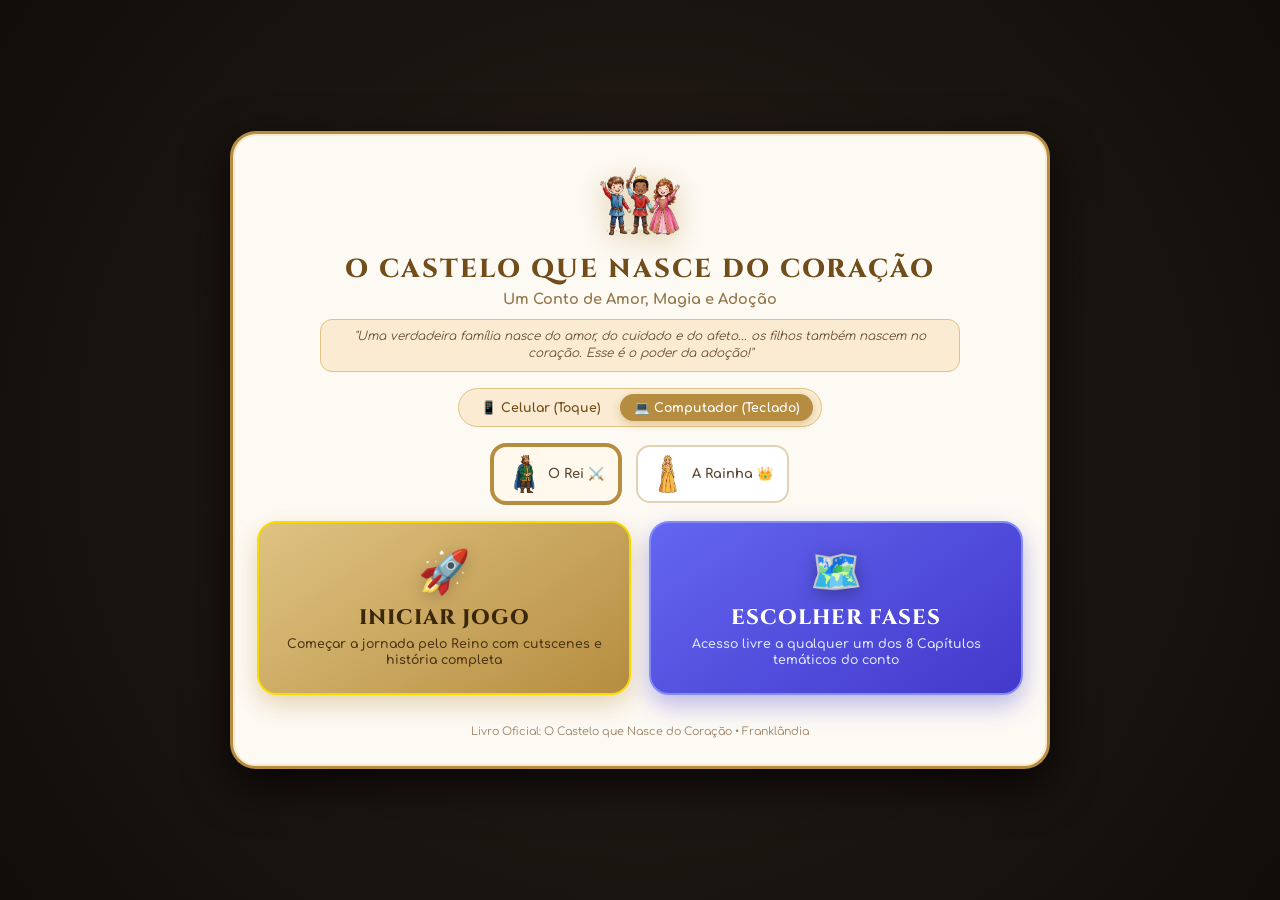
==== index.html @ 8c445934 "feat: Versão Celular (Touch), Portal Oficial de Fases 1 a 8, Edição PC e suporte a GitHub Pages" ====
<!DOCTYPE html>
<html lang="pt-BR">
<head>
  <meta charset="UTF-8">
  <meta name="viewport" content="width=device-width, initial-scale=1.0, maximum-scale=1.0, user-scalable=no, viewport-fit=cover">
  <meta name="mobile-web-app-capable" content="yes">
  <meta name="apple-mobile-web-app-capable" content="yes">
  <meta name="apple-mobile-web-app-status-bar-style" content="black-translucent">
  <title>O Castelo que Nasce do Coração - Portal Oficial</title>
  <link rel="preconnect" href="https://fonts.googleapis.com">
  <link rel="preconnect" href="https://fonts.gstatic.com" crossorigin>
  <link href="https://fonts.googleapis.com/css2?family=Cinzel:wght@600;800;900&family=Comfortaa:wght@400;600;700&display=swap" rel="stylesheet">
  <style>
    * {
      box-sizing: border-box;
      margin: 0;
      padding: 0;
      user-select: none;
      -webkit-user-select: none;
      -webkit-tap-highlight-color: transparent;
    }

    body {
      background: radial-gradient(circle at center, #271f18 0%, #110d0a 100%);
      color: #3e3223;
      font-family: 'Comfortaa', cursive, sans-serif;
      min-height: 100vh;
      display: flex;
      flex-direction: column;
      align-items: center;
      justify-content: center;
      padding: 16px 12px;
      overflow-x: hidden;
    }

    .portal-card {
      background: #fdfaf4;
      border: 3.5px solid #b68d40;
      border-radius: 26px;
      box-shadow: 0 16px 45px rgba(0, 0, 0, 0.75), inset 0 0 0 2px #faebcd;
      max-width: 820px;
      width: 100%;
      padding: 28px 24px;
      text-align: center;
      display: flex;
      flex-direction: column;
      align-items: center;
      position: relative;
      transition: all 0.3s ease;
    }

    /* Brasão & Cabeçalho */
    .portal-emblem {
      width: 80px;
      height: 80px;
      object-fit: contain;
      margin-bottom: 10px;
      filter: drop-shadow(0 6px 14px rgba(182, 141, 64, 0.45));
      animation: floatEmblem 3s infinite ease-in-out;
    }

    @keyframes floatEmblem {
      0%, 100% { transform: translateY(0); }
      50% { transform: translateY(-6px); }
    }

    .game-title {
      font-family: 'Cinzel', serif;
      font-size: 26px;
      font-weight: 800;
      color: #724d1a;
      letter-spacing: 2px;
      text-transform: uppercase;
      text-shadow: 1px 1px 0 rgba(255,255,255,0.9);
      margin-bottom: 4px;
    }

    .game-subtitle {
      font-size: 14.5px;
      color: #927447;
      font-weight: 700;
      margin-bottom: 12px;
    }

    .project-credit {
      max-width: 640px;
      margin: 0 auto 16px;
      color: #6d5334;
      font-size: 12px;
      line-height: 1.45;
      font-style: italic;
      background: #faebd2;
      padding: 8px 16px;
      border-radius: 12px;
      border: 1px solid #dfc382;
    }

    /* Sistema de Telas / Visões */
    .view-screen {
      display: none;
      width: 100%;
      flex-direction: column;
      align-items: center;
      animation: viewFadeIn 0.25s ease-out forwards;
    }

    .view-screen.active {
      display: flex;
    }

    @keyframes viewFadeIn {
      from { opacity: 0; transform: translateY(8px) scale(0.98); }
      to { opacity: 1; transform: translateY(0) scale(1); }
    }

    /* Barra de seleção de plataforma */
    .platform-selector {
      display: inline-flex;
      align-items: center;
      gap: 6px;
      padding: 5px 8px;
      background: #faebd2;
      border: 1.5px solid #dfc382;
      border-radius: 25px;
      margin-bottom: 18px;
    }

    .platform-btn {
      padding: 6px 14px;
      border-radius: 20px;
      border: none;
      background: transparent;
      color: #724d1a;
      font-family: inherit;
      font-size: 12.5px;
      font-weight: 700;
      cursor: pointer;
      transition: all 0.2s;
    }

    .platform-btn.active {
      background: #b68d40;
      color: #fff;
      box-shadow: 0 3px 8px rgba(182, 141, 64, 0.4);
    }

    /* Seletor rápido de Personagem */
    .char-mini-select {
      display: flex;
      gap: 16px;
      margin-bottom: 18px;
      justify-content: center;
    }

    .char-mini-card {
      background: #fff;
      border: 2px solid #e2d2b5;
      border-radius: 14px;
      padding: 8px 14px;
      display: flex;
      align-items: center;
      gap: 8px;
      cursor: pointer;
      transition: all 0.2s ease;
    }

    .char-mini-card:hover {
      border-color: #b68d40;
      transform: translateY(-2px);
    }

    .char-mini-card.active {
      border-color: #b68d40;
      background: #fff9ed;
      box-shadow: 0 0 0 2px #b68d40;
    }

    .char-mini-card img {
      width: 32px;
      height: 38px;
      object-fit: contain;
    }

    .char-mini-card span {
      font-size: 13px;
      font-weight: 700;
      color: #5a4935;
    }

    /* Cards de Ação (Menu Principal) */
    .action-buttons-container {
      display: grid;
      grid-template-columns: 1fr 1fr;
      gap: 18px;
      width: 100%;
      margin-bottom: 16px;
    }

    .btn-action-card {
      border-radius: 20px;
      padding: 24px 18px;
      cursor: pointer;
      transition: all 0.2s cubic-bezier(0.34, 1.56, 0.64, 1);
      display: flex;
      flex-direction: column;
      align-items: center;
      justify-content: center;
      text-align: center;
      position: relative;
      overflow: hidden;
      box-shadow: 0 8px 24px rgba(0, 0, 0, 0.15);
      border: 2.5px solid transparent;
      text-decoration: none;
    }

    .btn-action-card:hover, .btn-action-card:active {
      transform: translateY(-4px) scale(1.02);
    }

    /* Botão INICIAR (Dourado Real) */
    .btn-action-iniciar {
      background: linear-gradient(145deg, #dfc382 0%, #b68d40 100%);
      border-color: #f7da02;
      color: #3b270a;
      box-shadow: 0 10px 25px rgba(182, 141, 64, 0.35);
    }

    .btn-action-iniciar .action-icon {
      font-size: 42px;
      margin-bottom: 8px;
      filter: drop-shadow(0 4px 8px rgba(0,0,0,0.2));
    }

    .btn-action-iniciar .action-title {
      font-family: 'Cinzel', serif;
      font-size: 21px;
      font-weight: 800;
      letter-spacing: 1px;
      margin-bottom: 4px;
    }

    .btn-action-iniciar .action-sub {
      font-size: 12.5px;
      font-weight: 600;
      color: #4a3411;
      line-height: 1.35;
    }

    /* Botão FASES (Azul Real / Safira) */
    .btn-action-fases {
      background: linear-gradient(145deg, #6366f1 0%, #4338ca 100%);
      border-color: #818cf8;
      color: #ffffff;
      box-shadow: 0 10px 25px rgba(67, 56, 202, 0.35);
    }

    .btn-action-fases .action-icon {
      font-size: 42px;
      margin-bottom: 8px;
      filter: drop-shadow(0 4px 8px rgba(0,0,0,0.3));
    }

    .btn-action-fases .action-title {
      font-family: 'Cinzel', serif;
      font-size: 21px;
      font-weight: 800;
      letter-spacing: 1px;
      margin-bottom: 4px;
      color: #fff;
    }

    .btn-action-fases .action-sub {
      font-size: 12.5px;
      font-weight: 600;
      color: #e0e7ff;
      line-height: 1.35;
    }

    /* -------------------------------------------------------------
       TELA DE SELEÇÃO DE FASES (1 A 8)
       ------------------------------------------------------------- */
    .phases-list {
      display: grid;
      grid-template-columns: 1fr 1fr;
      gap: 12px;
      width: 100%;
      margin-bottom: 20px;
    }

    .phase-card-btn {
      background: #ffffff;
      border: 2px solid #e2d2b5;
      border-radius: 14px;
      padding: 12px 14px;
      display: flex;
      align-items: center;
      gap: 12px;
      text-align: left;
      cursor: pointer;
      transition: all 0.2s ease;
      box-shadow: 0 4px 10px rgba(0, 0, 0, 0.06);
    }

    .phase-card-btn:hover {
      border-color: #b68d40;
      transform: translateX(4px);
      box-shadow: 0 6px 16px rgba(182, 141, 64, 0.25);
      background: #fffdf9;
    }

    .phase-icon-box {
      font-size: 26px;
      width: 44px;
      height: 44px;
      border-radius: 10px;
      display: flex;
      align-items: center;
      justify-content: center;
      background: #faebd2;
      border: 1px solid #dfc382;
      flex-shrink: 0;
    }

    .phase-info {
      flex: 1;
    }

    .phase-badge-tag {
      font-size: 10px;
      font-weight: 800;
      letter-spacing: 0.5px;
      text-transform: uppercase;
      display: inline-block;
      margin-bottom: 2px;
    }

    .phase-name {
      font-size: 13.5px;
      font-weight: 700;
      color: #4a3411;
      margin-bottom: 2px;
    }

    .phase-sub {
      font-size: 11px;
      color: #7d654a;
      line-height: 1.3;
    }

    .phase-arrow {
      font-size: 16px;
      color: #b68d40;
      font-weight: bold;
    }

    /* Botão Voltar */
    .btn-back {
      background: #faebd2;
      border: 2px solid #dfc382;
      color: #724d1a;
      font-family: inherit;
      font-size: 14px;
      font-weight: 700;
      padding: 10px 24px;
      border-radius: 20px;
      cursor: pointer;
      transition: all 0.2s;
    }

    .btn-back:hover {
      background: #b68d40;
      color: #fff;
    }

    .footer-note {
      margin-top: 14px;
      font-size: 11px;
      color: #9c8266;
    }

    @media (max-width: 680px) {
      .action-buttons-container,
      .phases-list {
        grid-template-columns: 1fr;
      }
      .game-title {
        font-size: 21px;
      }
      .portal-card {
        padding: 20px 16px;
      }
    }
  </style>
</head>
<body>

  <main class="portal-card">
    <!-- Brasão do Castelo -->
    <img src="assets/images/characters/children_trio.png" alt="O Castelo do Coração" class="portal-emblem">

    <h1 class="game-title">O Castelo que Nasce do Coração</h1>
    <h2 class="game-subtitle">Um Conto de Amor, Magia e Adoção</h2>

    <p class="project-credit">
      "Uma verdadeira família nasce do amor, do cuidado e do afeto... os filhos também nascem no coração. Esse é o poder da adoção!"
    </p>

    <!-- Seletor de Plataforma (Celular / Computador) -->
    <div class="platform-selector">
      <button class="platform-btn" id="btnPlatMobile" onclick="setPlatform('celular')">📱 Celular (Toque)</button>
      <button class="platform-btn" id="btnPlatPC" onclick="setPlatform('PC')">💻 Computador (Teclado)</button>
    </div>

    <!-- Seletor Rápido de Líder Inicial -->
    <div class="char-mini-select">
      <div class="char-mini-card active" id="cardLeaderKing" onclick="selectLeader('king')">
        <img src="assets/images/characters/king_idle.png" alt="Rei">
        <span>O Rei ⚔️</span>
      </div>
      <div class="char-mini-card" id="cardLeaderQueen" onclick="selectLeader('queen')">
        <img src="assets/images/characters/queen_idle.png" alt="Rainha">
        <span>A Rainha 👑</span>
      </div>
    </div>

    <!-- =========================================================
         VISÃO 1: MENU PRINCIPAL (INICIAR JOGO OU ESCOLHER FASES)
         ========================================================= -->
    <section class="view-screen active" id="viewAction">
      <div class="action-buttons-container">
        <!-- Card Iniciar Jogo -->
        <div class="btn-action-card btn-action-iniciar" onclick="actionStartGame()">
          <div class="action-icon">🚀</div>
          <div class="action-title">INICIAR JOGO</div>
          <div class="action-sub">Começar a jornada pelo Reino com cutscenes e história completa</div>
        </div>

        <!-- Card Escolher Fases -->
        <div class="btn-action-card btn-action-fases" onclick="actionOpenPhases()">
          <div class="action-icon">🗺️</div>
          <div class="action-title">ESCOLHER FASES</div>
          <div class="action-sub">Acesso livre a qualquer um dos 8 Capítulos temáticos do conto</div>
        </div>
      </div>
    </section>

    <!-- =========================================================
         VISÃO 2: ESCOLHER FASES (1 A 8)
         ========================================================= -->
    <section class="view-screen" id="viewPhases">
      <div class="phases-list">
        <!-- Fase 1 -->
        <div class="phase-card-btn" onclick="launchPhase(1)">
          <div class="phase-icon-box">🏰</div>
          <div class="phase-info">
            <span class="phase-badge-tag" style="color: #64748b;">CAPÍTULO 1 • O REINO CINZENTO</span>
            <div class="phase-name">O Castelo Sem Cores</div>
            <div class="phase-sub">O Rei e a Rainha iniciam a busca por amor e esperança.</div>
          </div>
          <span class="phase-arrow">▶</span>
        </div>

        <!-- Fase 2 -->
        <div class="phase-card-btn" onclick="launchPhase(2)">
          <div class="phase-icon-box">🌿</div>
          <div class="phase-info">
            <span class="phase-badge-tag" style="color: #16a34a;">CAPÍTULO 2 • 💚 EQUILÍBRIO</span>
            <div class="phase-name">A Floresta da Esperança</div>
            <div class="phase-sub">O encontro com o Mago Sábio e a semente dourada.</div>
          </div>
          <span class="phase-arrow">▶</span>
        </div>

        <!-- Fase 3 -->
        <div class="phase-card-btn" onclick="launchPhase(3)">
          <div class="phase-icon-box">🎨</div>
          <div class="phase-info">
            <span class="phase-badge-tag" style="color: #d97706;">CAPÍTULO 3 • 💛 MATHEUS</span>
            <div class="phase-name">O Pincel Encantado</div>
            <div class="phase-sub">Príncipe Matheus pinta o reino e devolve as cores do amor!</div>
          </div>
          <span class="phase-arrow">▶</span>
        </div>

        <!-- Fase 4 -->
        <div class="phase-card-btn" onclick="launchPhase(4)">
          <div class="phase-icon-box">🌊</div>
          <div class="phase-info">
            <span class="phase-badge-tag" style="color: #2563eb;">CAPÍTULO 4 • 💙 CONFIANÇA</span>
            <div class="phase-name">O Encontro das Almas</div>
            <div class="phase-sub">O laço profundo de união e proteção entre os irmãos.</div>
          </div>
          <span class="phase-arrow">▶</span>
        </div>

        <!-- Fase 5 -->
        <div class="phase-card-btn" onclick="launchPhase(5)">
          <div class="phase-icon-box">🐎</div>
          <div class="phase-info">
            <span class="phase-badge-tag" style="color: #dc2626;">CAPÍTULO 5 • ❤️ PEDRO</span>
            <div class="phase-name">O Galope da Coragem</div>
            <div class="phase-sub">Pedro a cavalo galopa pelas montanhas com bravura!</div>
          </div>
          <span class="phase-arrow">▶</span>
        </div>

        <!-- Fase 6 -->
        <div class="phase-card-btn" onclick="launchPhase(6)">
          <div class="phase-icon-box">💖</div>
          <div class="phase-info">
            <span class="phase-badge-tag" style="color: #db2777;">CAPÍTULO 6 • 🌸 PROTEÇÃO</span>
            <div class="phase-name">O Laço da Proteção</div>
            <div class="phase-sub">A chegada da pequena princesa e o carinho dos irmãos.</div>
          </div>
          <span class="phase-arrow">▶</span>
        </div>

        <!-- Fase 7 -->
        <div class="phase-card-btn" onclick="launchPhase(7)">
          <div class="phase-icon-box">🪩</div>
          <div class="phase-info">
            <span class="phase-badge-tag" style="color: #ec4899;">CAPÍTULO 7 • 💖 MARIA ROSA</span>
            <div class="phase-name">O Baile Real de Maria Rosa</div>
            <div class="phase-sub">Dança encantada de pétalas e música no salão real.</div>
          </div>
          <span class="phase-arrow">▶</span>
        </div>

        <!-- Fase 8 -->
        <div class="phase-card-btn" onclick="launchPhase(8)">
          <div class="phase-icon-box">👑</div>
          <div class="phase-info">
            <span class="phase-badge-tag" style="color: #b45309;">CAPÍTULO 8 • 👑 A CELEBRAÇÃO</span>
            <div class="phase-name">A Grande Celebração do Amor</div>
            <div class="phase-sub">Todos os três filhos unidos pelo poder da adoção!</div>
          </div>
          <span class="phase-arrow">▶</span>
        </div>
      </div>

      <!-- Botão Voltar ao Menu -->
      <button class="btn-back" onclick="switchView('viewAction')">
        ⬅️ Voltar ao Menu
      </button>
    </section>

    <p class="footer-note">Livro Oficial: O Castelo que Nasce do Coração • Franklândia</p>
  </main>

  <script>
    // Detecção automática de dispositivo
    const isMobileDevice = /Android|webOS|iPhone|iPad|iPod|BlackBerry|IEMobile|Opera Mini/i.test(navigator.userAgent) || (window.innerWidth <= 768);
    let currentPlatform = isMobileDevice ? 'celular' : 'PC';
    let chosenLeader = 'king';

    function setPlatform(plat) {
      currentPlatform = plat;
      document.getElementById('btnPlatMobile').classList.toggle('active', plat === 'celular');
      document.getElementById('btnPlatPC').classList.toggle('active', plat === 'PC');
      playBeep(520, 'sine', 0.05);
    }

    function selectLeader(leader) {
      chosenLeader = leader;
      document.getElementById('cardLeaderKing').classList.toggle('active', leader === 'king');
      document.getElementById('cardLeaderQueen').classList.toggle('active', leader === 'queen');
      playBeep(640, 'triangle', 0.06);
    }

    // Sintetizador Web Audio API para feedback sonoro imediato
    function playBeep(freq = 440, type = 'sine', duration = 0.08) {
      try {
        const AudioCtx = window.AudioContext || window.webkitAudioContext;
        if (!AudioCtx) return;
        const ctx = new AudioCtx();
        const osc = ctx.createOscillator();
        const gain = ctx.createGain();
        osc.type = type;
        osc.frequency.setValueAtTime(freq, ctx.currentTime);
        gain.gain.setValueAtTime(0.12, ctx.currentTime);
        gain.gain.exponentialRampToValueAtTime(0.001, ctx.currentTime + duration);
        osc.connect(gain);
        gain.connect(ctx.destination);
        osc.start();
        osc.stop(ctx.currentTime + duration);
      } catch (e) {}
    }

    function switchView(viewId) {
      playBeep(520, 'sine', 0.05);
      document.querySelectorAll('.view-screen').forEach(el => el.classList.remove('active'));
      const target = document.getElementById(viewId);
      if (target) target.classList.add('active');
    }

    function actionStartGame() {
      playBeep(880, 'triangle', 0.12);
      setTimeout(() => {
        window.location.href = currentPlatform + '/index.html?fase=1&char=' + chosenLeader + '&v=4.0';
      }, 100);
    }

    function actionOpenPhases() {
      playBeep(740, 'sine', 0.08);
      switchView('viewPhases');
    }

    function launchPhase(phaseNumber) {
      playBeep(920, 'sine', 0.12);
      setTimeout(() => {
        window.location.href = currentPlatform + '/index.html?fase=' + phaseNumber + '&char=' + chosenLeader + '&v=4.0';
      }, 100);
    }

    // Inicialização da plataforma selecionada
    setPlatform(currentPlatform);

    // Leitura de parâmetros de retorno do jogo (ex: ?view=phases&platform=celular)
    (function checkDirectView() {
      try {
        const params = new URLSearchParams(window.location.search || '');
        const targetView = params.get('view');
        const targetPlatform = params.get('platform');
        if (targetPlatform === 'celular' || targetPlatform === 'PC') {
          setPlatform(targetPlatform);
        }
        if (targetView === 'phases') {
          switchView('viewPhases');
        } else if (targetView === 'action') {
          switchView('viewAction');
        }
      } catch (e) {}
    })();
  </script>
</body>
</html>
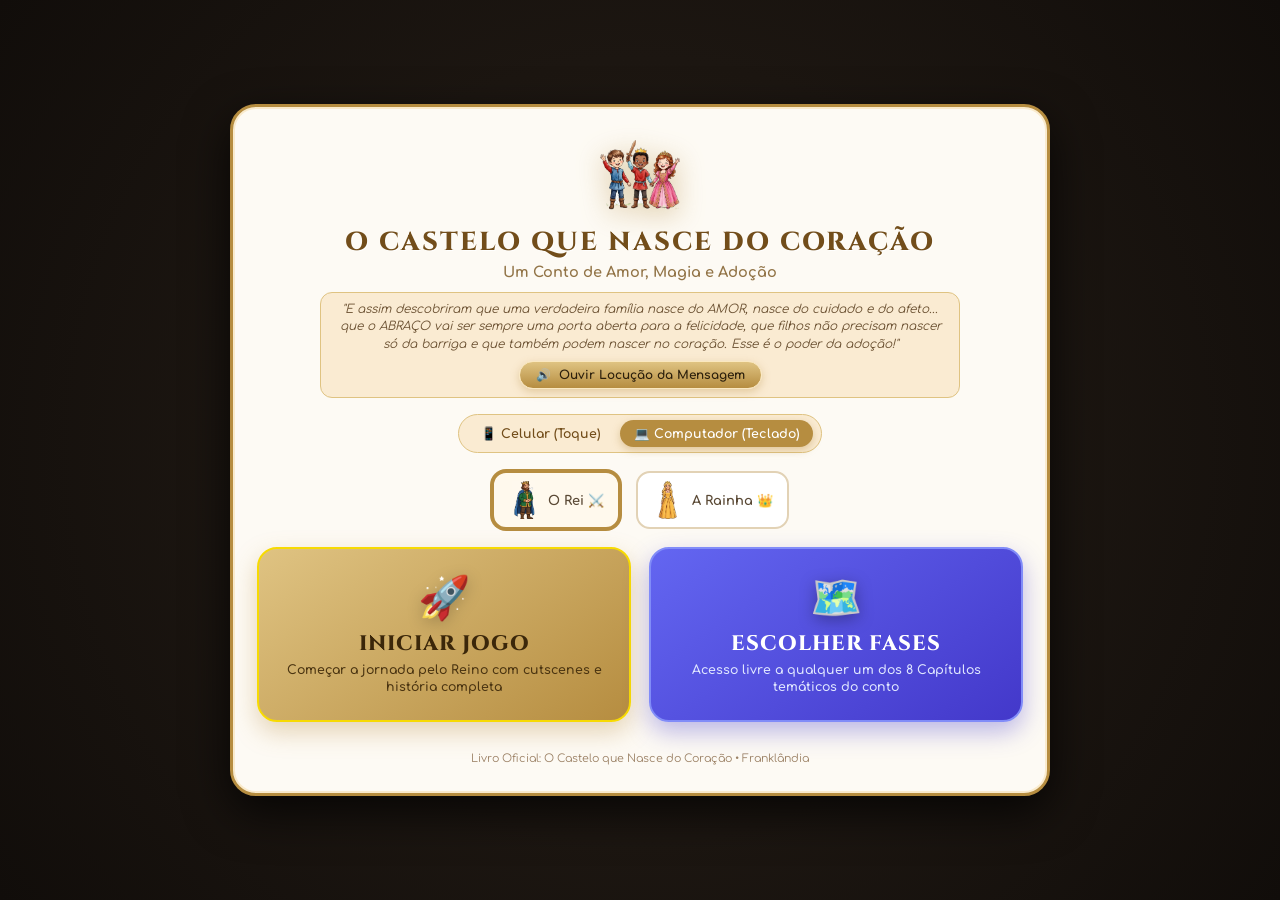
==== commit e6cff924: "feat(audio): adicionar locução oficial de Thalita Neural para mensagem final do poder da adoção na t" ====
--- a/index.html
+++ b/index.html
@@ -401,9 +401,14 @@
     <h1 class="game-title">O Castelo que Nasce do Coração</h1>
     <h2 class="game-subtitle">Um Conto de Amor, Magia e Adoção</h2>
 
-    <p class="project-credit">
-      "Uma verdadeira família nasce do amor, do cuidado e do afeto... os filhos também nascem no coração. Esse é o poder da adoção!"
-    </p>
+    <div class="project-credit" style="position: relative;">
+      "E assim descobriram que uma verdadeira família nasce do AMOR, nasce do cuidado e do afeto... que o ABRAÇO vai ser sempre uma porta aberta para a felicidade, que filhos não precisam nascer só da barriga e que também podem nascer no coração. Esse é o poder da adoção!"
+      <div style="margin-top: 8px;">
+        <button id="btnPortalNarration" onclick="togglePortalNarration()" style="background: linear-gradient(180deg, #dfc382 0%, #b68d40 100%); color: #2b1f0c; border: 1.5px solid #fae8c0; border-radius: 20px; padding: 6px 16px; font-size: 12px; font-weight: 700; cursor: pointer; display: inline-flex; align-items: center; gap: 8px; box-shadow: 0 3px 8px rgba(182,141,64,0.35); font-family: inherit; transition: all 0.2s;">
+          <span id="portalAudioIcon">🔊</span> <span id="portalAudioText">Ouvir Locução da Mensagem</span>
+        </button>
+      </div>
+    </div>
 
     <!-- Seletor de Plataforma (Celular / Computador) -->
     <div class="platform-selector">
@@ -593,10 +598,33 @@
       if (target) target.classList.add('active');
     }
 
+    let portalAudio = null;
+    function togglePortalNarration() {
+      playBeep(620, 'sine', 0.05);
+      if (!portalAudio) {
+        portalAudio = new Audio('assets/audio/victory_narration.mp3?v=7.1');
+        portalAudio.onended = () => {
+          document.getElementById('portalAudioIcon').textContent = '🔊';
+          document.getElementById('portalAudioText').textContent = 'Ouvir Locução da Mensagem';
+        };
+      }
+      if (portalAudio.paused) {
+        portalAudio.play().then(() => {
+          document.getElementById('portalAudioIcon').textContent = '⏸️';
+          document.getElementById('portalAudioText').textContent = 'Pausar Locução';
+        }).catch(e => console.log('Audio error:', e));
+      } else {
+        portalAudio.pause();
+        document.getElementById('portalAudioIcon').textContent = '🔊';
+        document.getElementById('portalAudioText').textContent = 'Ouvir Locução da Mensagem';
+      }
+    }
+
     function actionStartGame() {
       playBeep(880, 'triangle', 0.12);
+      if (portalAudio) { portalAudio.pause(); }
       setTimeout(() => {
-        window.location.href = currentPlatform + '/index.html?fase=1&char=' + chosenLeader + '&v=4.0';
+        window.location.href = currentPlatform + '/index.html?fase=1&char=' + chosenLeader + '&v=7.1';
       }, 100);
     }
 
@@ -607,8 +635,9 @@
 
     function launchPhase(phaseNumber) {
       playBeep(920, 'sine', 0.12);
+      if (portalAudio) { portalAudio.pause(); }
       setTimeout(() => {
-        window.location.href = currentPlatform + '/index.html?fase=' + phaseNumber + '&char=' + chosenLeader + '&v=4.0';
+        window.location.href = currentPlatform + '/index.html?fase=' + phaseNumber + '&direct=1&char=' + chosenLeader + '&v=7.1';
       }, 100);
     }
 
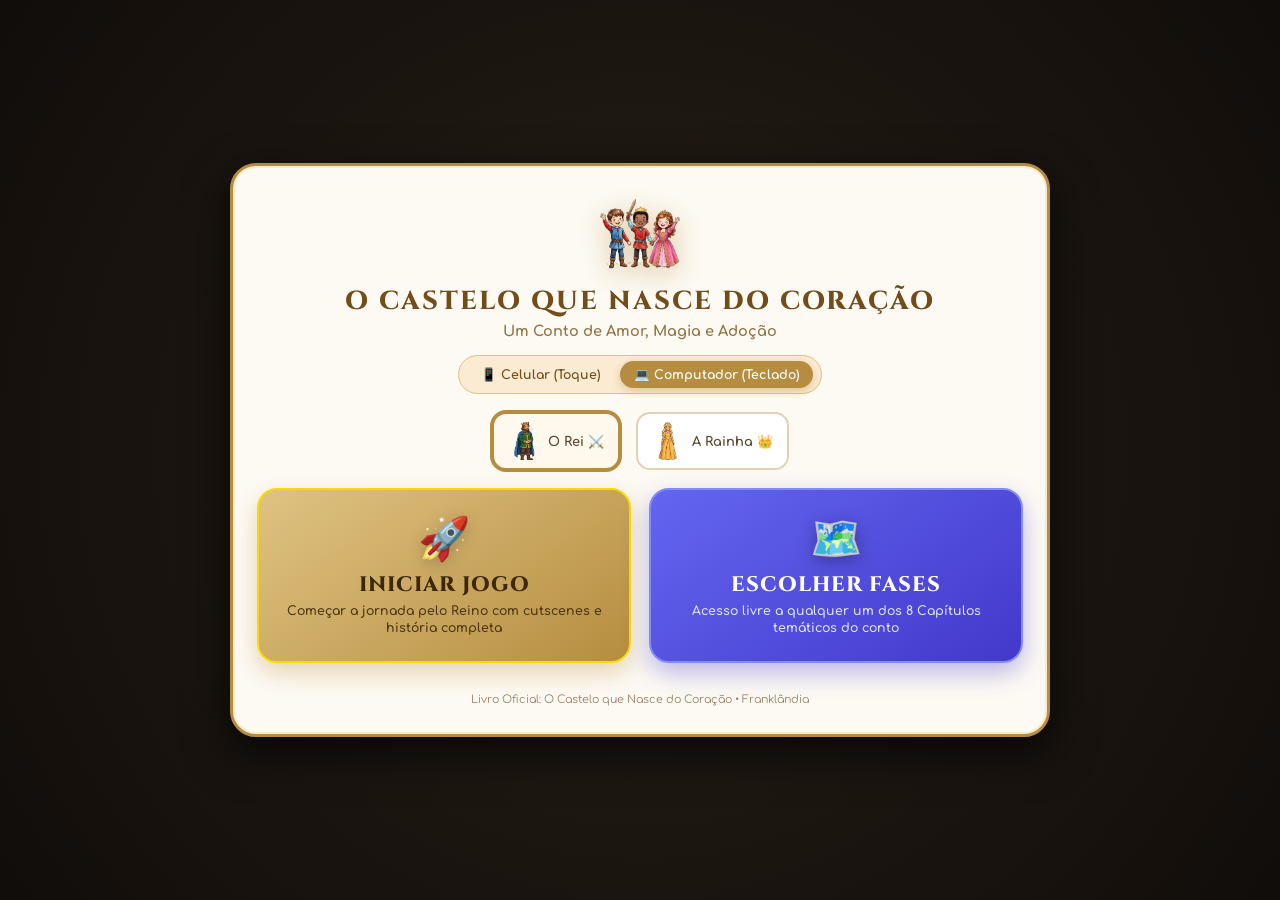
==== commit a677581a: "fix(portal): remover bloco de citação e botão de áudio da tela inicial (v=7.2)" ====
--- a/index.html
+++ b/index.html
@@ -79,20 +79,7 @@
       font-size: 14.5px;
       color: #927447;
       font-weight: 700;
-      margin-bottom: 12px;
-    }
-
-    .project-credit {
-      max-width: 640px;
-      margin: 0 auto 16px;
-      color: #6d5334;
-      font-size: 12px;
-      line-height: 1.45;
-      font-style: italic;
-      background: #faebd2;
-      padding: 8px 16px;
-      border-radius: 12px;
-      border: 1px solid #dfc382;
+      margin-bottom: 16px;
     }
 
     /* Sistema de Telas / Visões */
@@ -400,15 +387,6 @@
 
     <h1 class="game-title">O Castelo que Nasce do Coração</h1>
     <h2 class="game-subtitle">Um Conto de Amor, Magia e Adoção</h2>
-
-    <div class="project-credit" style="position: relative;">
-      "E assim descobriram que uma verdadeira família nasce do AMOR, nasce do cuidado e do afeto... que o ABRAÇO vai ser sempre uma porta aberta para a felicidade, que filhos não precisam nascer só da barriga e que também podem nascer no coração. Esse é o poder da adoção!"
-      <div style="margin-top: 8px;">
-        <button id="btnPortalNarration" onclick="togglePortalNarration()" style="background: linear-gradient(180deg, #dfc382 0%, #b68d40 100%); color: #2b1f0c; border: 1.5px solid #fae8c0; border-radius: 20px; padding: 6px 16px; font-size: 12px; font-weight: 700; cursor: pointer; display: inline-flex; align-items: center; gap: 8px; box-shadow: 0 3px 8px rgba(182,141,64,0.35); font-family: inherit; transition: all 0.2s;">
-          <span id="portalAudioIcon">🔊</span> <span id="portalAudioText">Ouvir Locução da Mensagem</span>
-        </button>
-      </div>
-    </div>
 
     <!-- Seletor de Plataforma (Celular / Computador) -->
     <div class="platform-selector">
@@ -598,33 +576,10 @@
       if (target) target.classList.add('active');
     }
 
-    let portalAudio = null;
-    function togglePortalNarration() {
-      playBeep(620, 'sine', 0.05);
-      if (!portalAudio) {
-        portalAudio = new Audio('assets/audio/victory_narration.mp3?v=7.1');
-        portalAudio.onended = () => {
-          document.getElementById('portalAudioIcon').textContent = '🔊';
-          document.getElementById('portalAudioText').textContent = 'Ouvir Locução da Mensagem';
-        };
-      }
-      if (portalAudio.paused) {
-        portalAudio.play().then(() => {
-          document.getElementById('portalAudioIcon').textContent = '⏸️';
-          document.getElementById('portalAudioText').textContent = 'Pausar Locução';
-        }).catch(e => console.log('Audio error:', e));
-      } else {
-        portalAudio.pause();
-        document.getElementById('portalAudioIcon').textContent = '🔊';
-        document.getElementById('portalAudioText').textContent = 'Ouvir Locução da Mensagem';
-      }
-    }
-
     function actionStartGame() {
       playBeep(880, 'triangle', 0.12);
-      if (portalAudio) { portalAudio.pause(); }
       setTimeout(() => {
-        window.location.href = currentPlatform + '/index.html?fase=1&char=' + chosenLeader + '&v=7.1';
+        window.location.href = currentPlatform + '/index.html?fase=1&char=' + chosenLeader + '&v=7.2';
       }, 100);
     }
 
@@ -635,9 +590,8 @@
 
     function launchPhase(phaseNumber) {
       playBeep(920, 'sine', 0.12);
-      if (portalAudio) { portalAudio.pause(); }
       setTimeout(() => {
-        window.location.href = currentPlatform + '/index.html?fase=' + phaseNumber + '&direct=1&char=' + chosenLeader + '&v=7.1';
+        window.location.href = currentPlatform + '/index.html?fase=' + phaseNumber + '&direct=1&char=' + chosenLeader + '&v=7.2';
       }, 100);
     }
 
